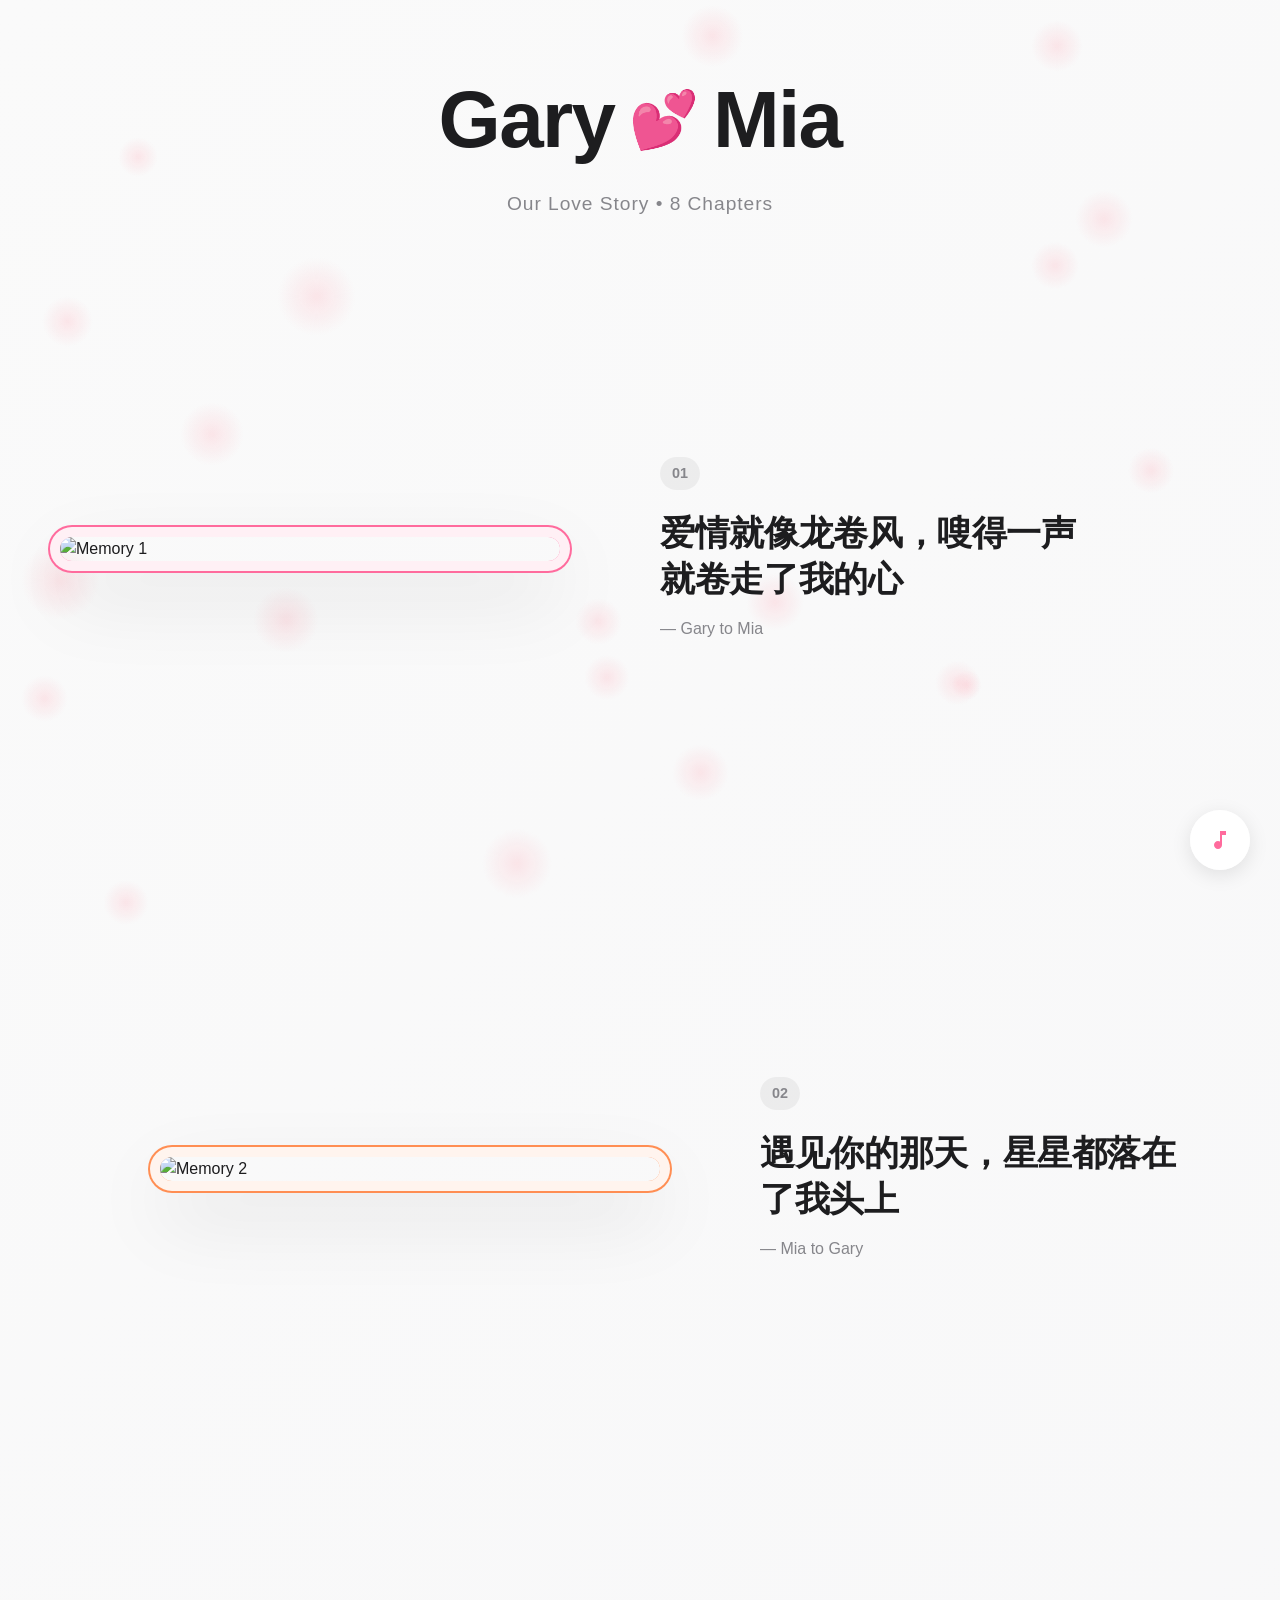
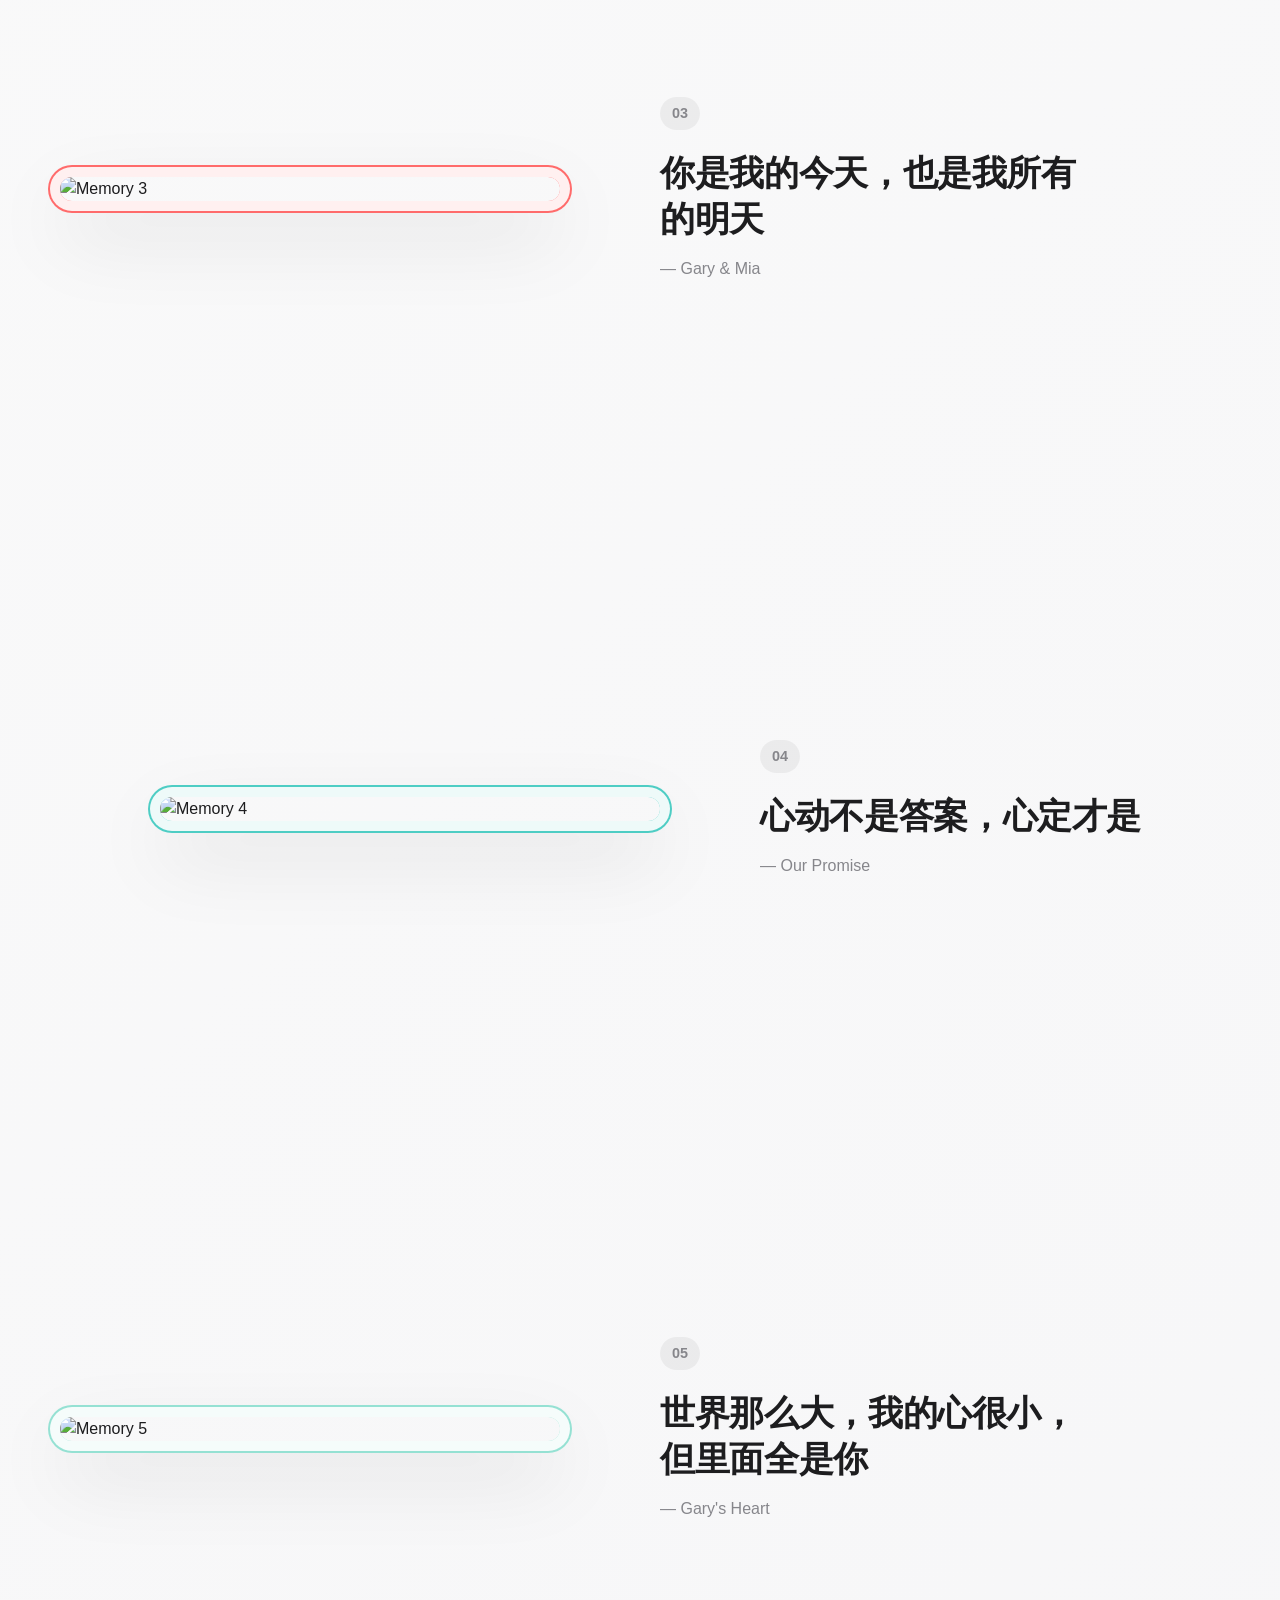
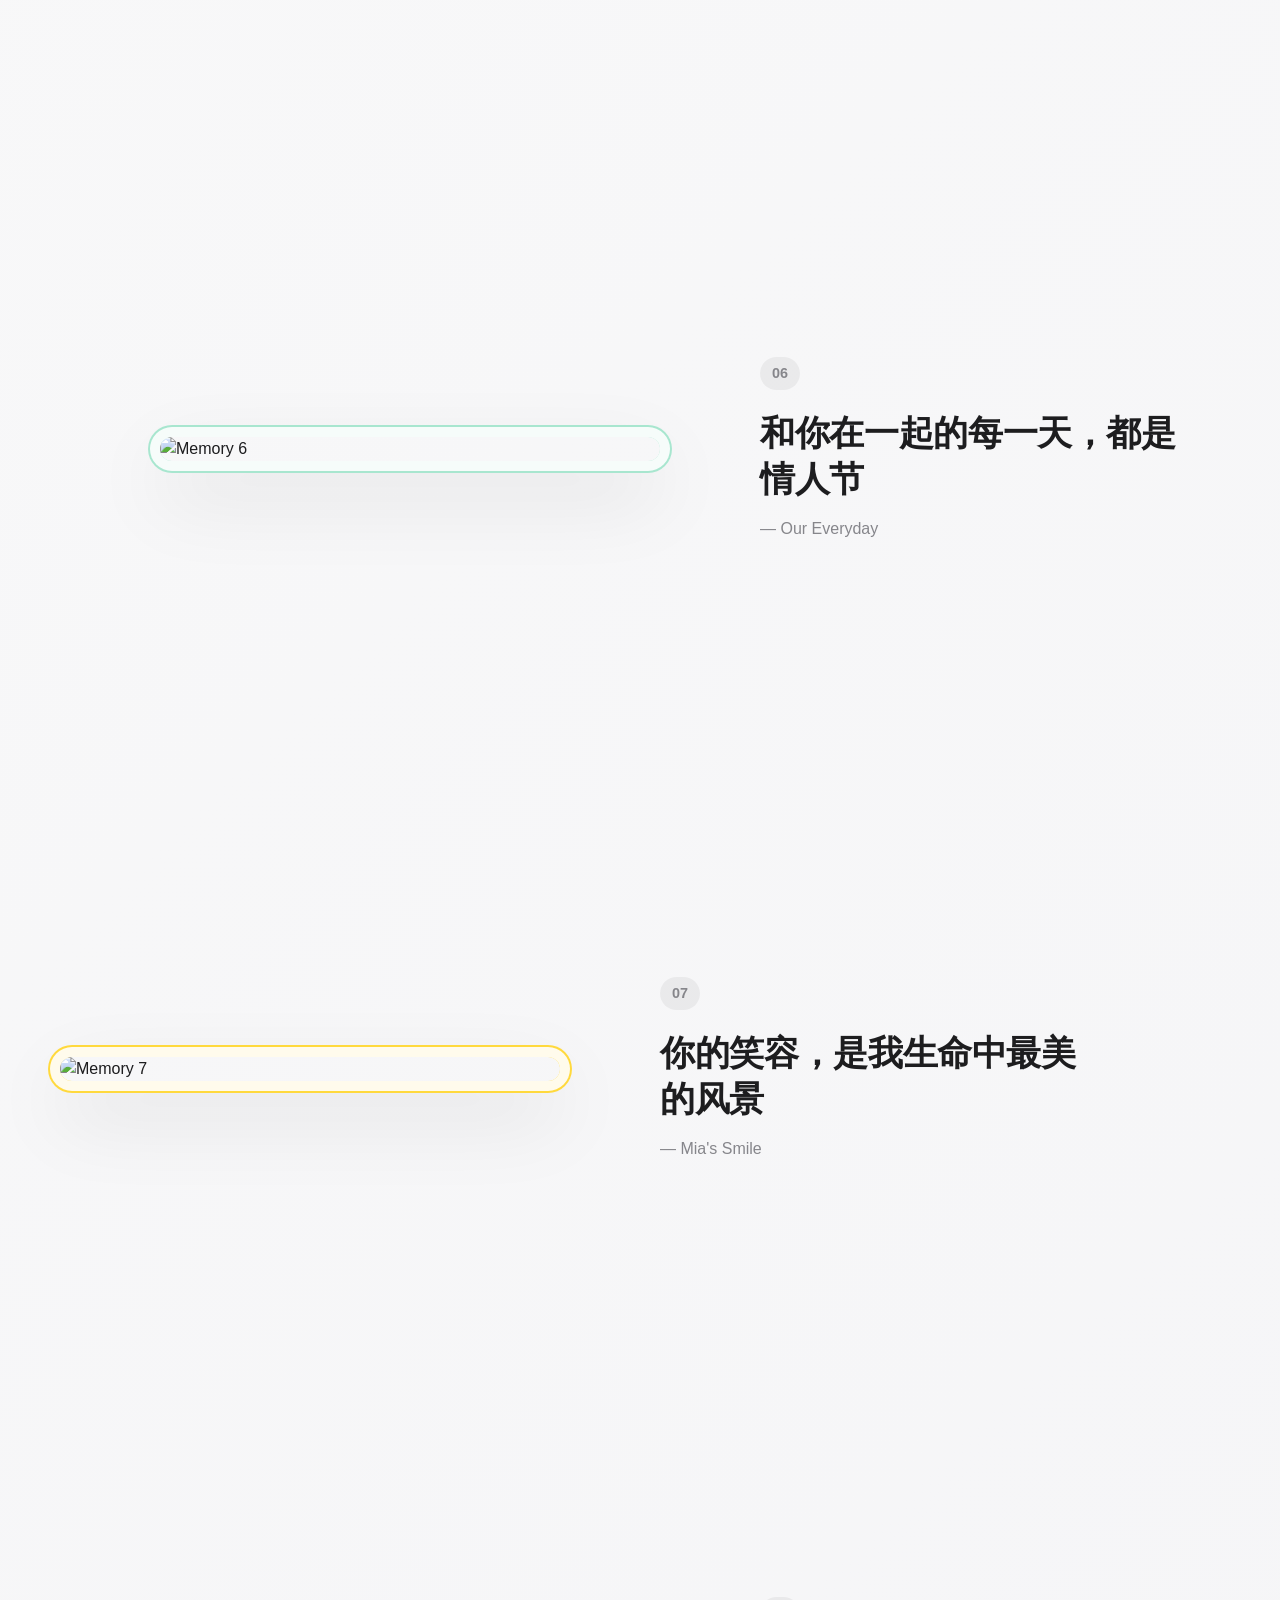
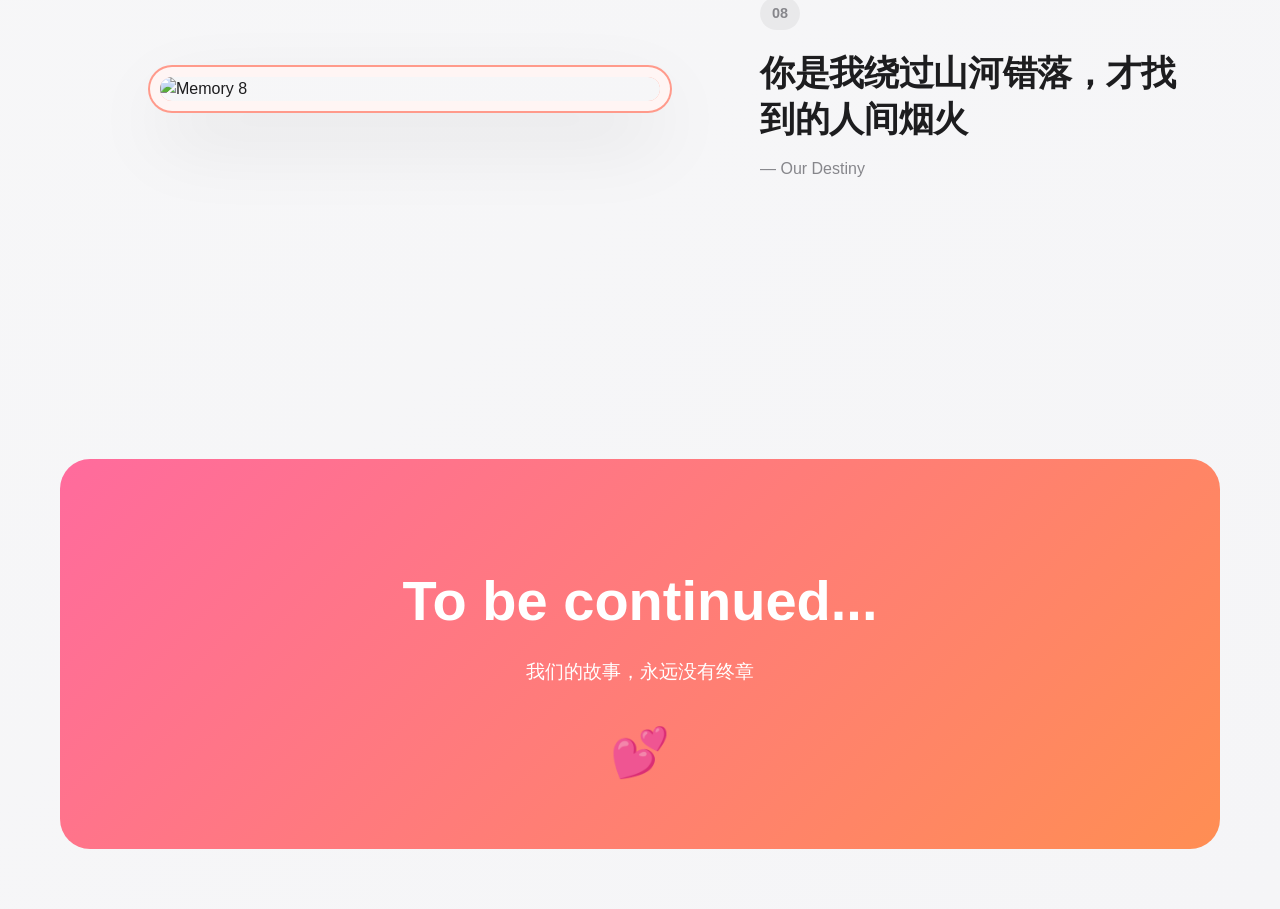
==== index.html @ b5e16f76 "Add files via upload" ====
<!DOCTYPE html>
<html lang="zh-CN">
<head>
    <meta charset="UTF-8">
    <meta name="viewport" content="width=device-width, initial-scale=1.0">
    <title>Gary & Mia - Love Story</title>
    <link rel="stylesheet" href="style.css">
</head>
<body>
    <!-- 粒子背景 -->
    <div id="particles"></div>

    <!-- 主容器 -->
    <div class="container">
        <!-- 标题 -->
        <header class="header">
            <h1 class="title">
                <span class="name gary">Gary</span>
                <span class="heart-icon">💕</span>
                <span class="name mia">Mia</span>
            </h1>
            <p class="subtitle">Our Love Story • 8 Chapters</p>
        </header>

        <!-- 照片章节 - 左右交替 -->
        <section class="chapter">
            <div class="photo-frame color-1">
                <img src="images/photo1.jpg" alt="Memory 1">
            </div>
            <div class="content">
                <span class="chapter-number">01</span>
                <h2 class="love-quote">爱情就像龙卷风，嗖得一声就卷走了我的心</h2>
                <p class="author">— Gary to Mia</p>
            </div>
        </section>

        <section class="chapter reverse">
            <div class="content">
                <span class="chapter-number">02</span>
                <h2 class="love-quote">遇见你的那天，星星都落在了我头上</h2>
                <p class="author">— Mia to Gary</p>
            </div>
            <div class="photo-frame color-2">
                <img src="images/photo2.jpg" alt="Memory 2">
            </div>
        </section>

        <section class="chapter">
            <div class="photo-frame color-3">
                <img src="images/photo3.jpg" alt="Memory 3">
            </div>
            <div class="content">
                <span class="chapter-number">03</span>
                <h2 class="love-quote">你是我的今天，也是我所有的明天</h2>
                <p class="author">— Gary & Mia</p>
            </div>
        </section>

        <section class="chapter reverse">
            <div class="content">
                <span class="chapter-number">04</span>
                <h2 class="love-quote">心动不是答案，心定才是</h2>
                <p class="author">— Our Promise</p>
            </div>
            <div class="photo-frame color-4">
                <img src="images/photo4.jpg" alt="Memory 4">
            </div>
        </section>

        <section class="chapter">
            <div class="photo-frame color-5">
                <img src="images/photo5.jpg" alt="Memory 5">
            </div>
            <div class="content">
                <span class="chapter-number">05</span>
                <h2 class="love-quote">世界那么大，我的心很小，但里面全是你</h2>
                <p class="author">— Gary's Heart</p>
            </div>
        </section>

        <section class="chapter reverse">
            <div class="content">
                <span class="chapter-number">06</span>
                <h2 class="love-quote">和你在一起的每一天，都是情人节</h2>
                <p class="author">— Our Everyday</p>
            </div>
            <div class="photo-frame color-6">
                <img src="images/photo6.jpg" alt="Memory 6">
            </div>
        </section>

        <section class="chapter">
            <div class="photo-frame color-7">
                <img src="images/photo7.jpg" alt="Memory 7">
            </div>
            <div class="content">
                <span class="chapter-number">07</span>
                <h2 class="love-quote">你的笑容，是我生命中最美的风景</h2>
                <p class="author">— Mia's Smile</p>
            </div>
        </section>

        <section class="chapter reverse">
            <div class="content">
                <span class="chapter-number">08</span>
                <h2 class="love-quote">你是我绕过山河错落，才找到的人间烟火</h2>
                <p class="author">— Our Destiny</p>
            </div>
            <div class="photo-frame color-8">
                <img src="images/photo8.jpg" alt="Memory 8">
            </div>
        </section>

        <!-- 终章 -->
        <footer class="outro">
            <h2>To be continued...</h2>
            <p>我们的故事，永远没有终章</p>
            <span class="final-heart">💕</span>
        </footer>
    </div>

    <!-- 音乐播放器 -->
    <div class="music-player">
        <button class="music-toggle" id="musicToggle">
            <svg class="icon" viewBox="0 0 24 24" fill="currentColor">
                <path d="M12 3v10.55c-.59-.34-1.27-.55-2-.55-2.21 0-4 1.79-4 4s1.79 4 4 4 4-1.79 4-4V7h4V3h-6z"/>
            </svg>
        </button>
        <audio id="bgMusic" loop>
            <source src="https://github.com/GarySYJjie/GarySYJjie.github.io/raw/refs/heads/main/perfect.mp3" type="audio/mpeg">
        </audio>
    </div>

    <script src="script.js"></script>
</body>
</html>
---- style.css ----
/* 重置和基础样式 */
* {
    margin: 0;
    padding: 0;
    box-sizing: border-box;
}

html {
    scroll-behavior: smooth;
}

body {
    font-family: -apple-system, BlinkMacSystemFont, 'SF Pro Display', 'SF Pro Text', 'Helvetica Neue', Helvetica, Arial, sans-serif;
    background: linear-gradient(135deg, #fafafa 0%, #f5f5f7 100%);
    color: #1d1d1f;
    line-height: 1.5;
    overflow-x: hidden;
}

/* 粒子背景 */
#particles {
    position: fixed;
    top: 0;
    left: 0;
    width: 100%;
    height: 100%;
    z-index: -1;
}

.particle {
    position: absolute;
    border-radius: 50%;
    background: radial-gradient(circle, rgba(255,182,193,0.3) 0%, transparent 70%);
    animation: float 12s infinite ease-in-out;
}

@keyframes float {
    0%, 100% { transform: translateY(0) translateX(0); opacity: 0; }
    10% { opacity: 0.4; }
    90% { opacity: 0.4; }
    50% { transform: translateY(-120px) translateX(80px); }
}

/* 主容器 */
.container {
    max-width: 1200px;
    margin: 0 auto;
    padding: 60px 20px;
}

/* 标题 - Apple风格 */
.header {
    text-align: center;
    margin-bottom: 80px;
    animation: fadeIn 1s ease-out;
}

.title {
    font-size: clamp(2.5rem, 8vw, 5rem);
    font-weight: 700;
    letter-spacing: -0.02em;
    margin-bottom: 10px;
    display: flex;
    align-items: center;
    justify-content: center;
    gap: 15px;
    flex-wrap: wrap;
}

.heart-icon {
    font-size: 0.7em;
    animation: heartbeat 2s infinite;
}

.subtitle {
    font-size: 1.2rem;
    color: #86868b;
    font-weight: 400;
    letter-spacing: 0.05em;
}

/* 章节布局 - Apple产品页风格 */
.chapter {
    display: flex;
    align-items: center;
    gap: 60px;
    margin-bottom: 120px;
    min-height: 500px;
}

.chapter.reverse {
    flex-direction: row-reverse;
}

/* 照片框架 - 不同颜色的艺术框 */
.photo-frame {
    flex: 1;
    max-width: 500px;
    border-radius: 24px;
    overflow: hidden;
    position: relative;
    flex-shrink: 0;
    /* 画框效果 */
    box-shadow: 
        0 0 0 10px rgba(255,255,255,0.9),
        0 0 0 12px var(--frame-color),
        0 30px 80px rgba(0,0,0,0.15);
    transition: all 0.6s cubic-bezier(0.25, 0.46, 0.45, 0.94);
}

.photo-frame:hover {
    transform: scale(1.02);
    box-shadow: 
        0 0 0 12px rgba(255,255,255,0.9),
        0 0 0 14px var(--frame-color),
        0 40px 100px rgba(0,0,0,0.2);
}

/* 8种不同颜色的画框 */
.color-1 { --frame-color: #ff6b9d; }
.color-2 { --frame-color: #ff8e53; }
.color-3 { --frame-color: #ff6b6b; }
.color-4 { --frame-color: #4ecdc4; }
.color-5 { --frame-color: #95e1d3; }
.color-6 { --frame-color: #a8e6cf; }
.color-7 { --frame-color: #ffd93d; }
.color-8 { --frame-color: #ff9a8b; }

.photo-frame img {
    width: 100%;
    height: 100%;
    object-fit: cover;
    display: block;
}

/* 内容区域 */
.content {
    flex: 1;
    padding: 0 40px;
    max-width: 500px;
}

.chapter-number {
    display: inline-block;
    font-size: 0.9rem;
    font-weight: 600;
    color: #86868b;
    margin-bottom: 20px;
    padding: 6px 12px;
    background: rgba(0,0,0,0.05);
    border-radius: 20px;
}

.love-quote {
    font-size: clamp(1.5rem, 3vw, 2.2rem);
    font-weight: 600;
    line-height: 1.3;
    color: #1d1d1f;
    margin-bottom: 15px;
    letter-spacing: -0.01em;
}

.author {
    font-size: 1rem;
    color: #86868b;
    font-weight: 500;
}

/* 终章 */
.outro {
    text-align: center;
    padding: 100px 0 60px;
    background: linear-gradient(135deg, #ff6b9d 0%, #ff8e53 100%);
    border-radius: 30px;
    color: white;
    margin-top: 80px;
}

.outro h2 {
    font-size: clamp(2rem, 5vw, 3.5rem);
    font-weight: 700;
    margin-bottom: 15px;
}

.outro p {
    font-size: 1.2rem;
    font-weight: 400;
    margin-bottom: 30px;
}

.final-heart {
    font-size: 3rem;
    animation: heartbeat 1.5s infinite;
}

/* 音乐播放器 */
.music-player {
    position: fixed;
    bottom: 30px;
    right: 30px;
    z-index: 1000;
}

.music-toggle {
    width: 60px;
    height: 60px;
    border-radius: 50%;
    border: none;
    background: rgba(255,255,255,0.9);
    backdrop-filter: blur(20px);
    box-shadow: 0 5px 20px rgba(0,0,0,0.1);
    cursor: pointer;
    display: flex;
    align-items: center;
    justify-content: center;
    transition: all 0.3s cubic-bezier(0.25, 0.46, 0.45, 0.94);
}

.music-toggle:hover {
    transform: scale(1.1);
}

.music-toggle.playing {
    animation: pulse 2s infinite;
}

.music-toggle svg {
    width: 24px;
    height: 24px;
    color: #ff6b9d;
}

/* 动画 */
@keyframes fadeIn {
    from { opacity: 0; transform: translateY(-20px); }
    to { opacity: 1; transform: translateY(0); }
}

@keyframes heartbeat {
    0%, 100% { transform: scale(1); }
    50% { transform: scale(1.05); }
}

@keyframes pulse {
    0% { box-shadow: 0 0 0 0 rgba(255,107,157,0.4); }
    70% { box-shadow: 0 0 0 20px rgba(255,107,157,0); }
    100% { box-shadow: 0 0 0 0 rgba(255,107,157,0); }
}

/* 响应式 */
@media (max-width: 768px) {
    .container {
        padding: 40px 15px;
    }
    
    .chapter {
        flex-direction: column !important;
        gap: 40px;
        margin-bottom: 80px;
    }
    
    .photo-frame {
        max-width: 100%;
    }
    
    .content {
        padding: 0;
        text-align: center;
    }
    
    .chapter-number {
        margin-bottom: 15px;
    }
}
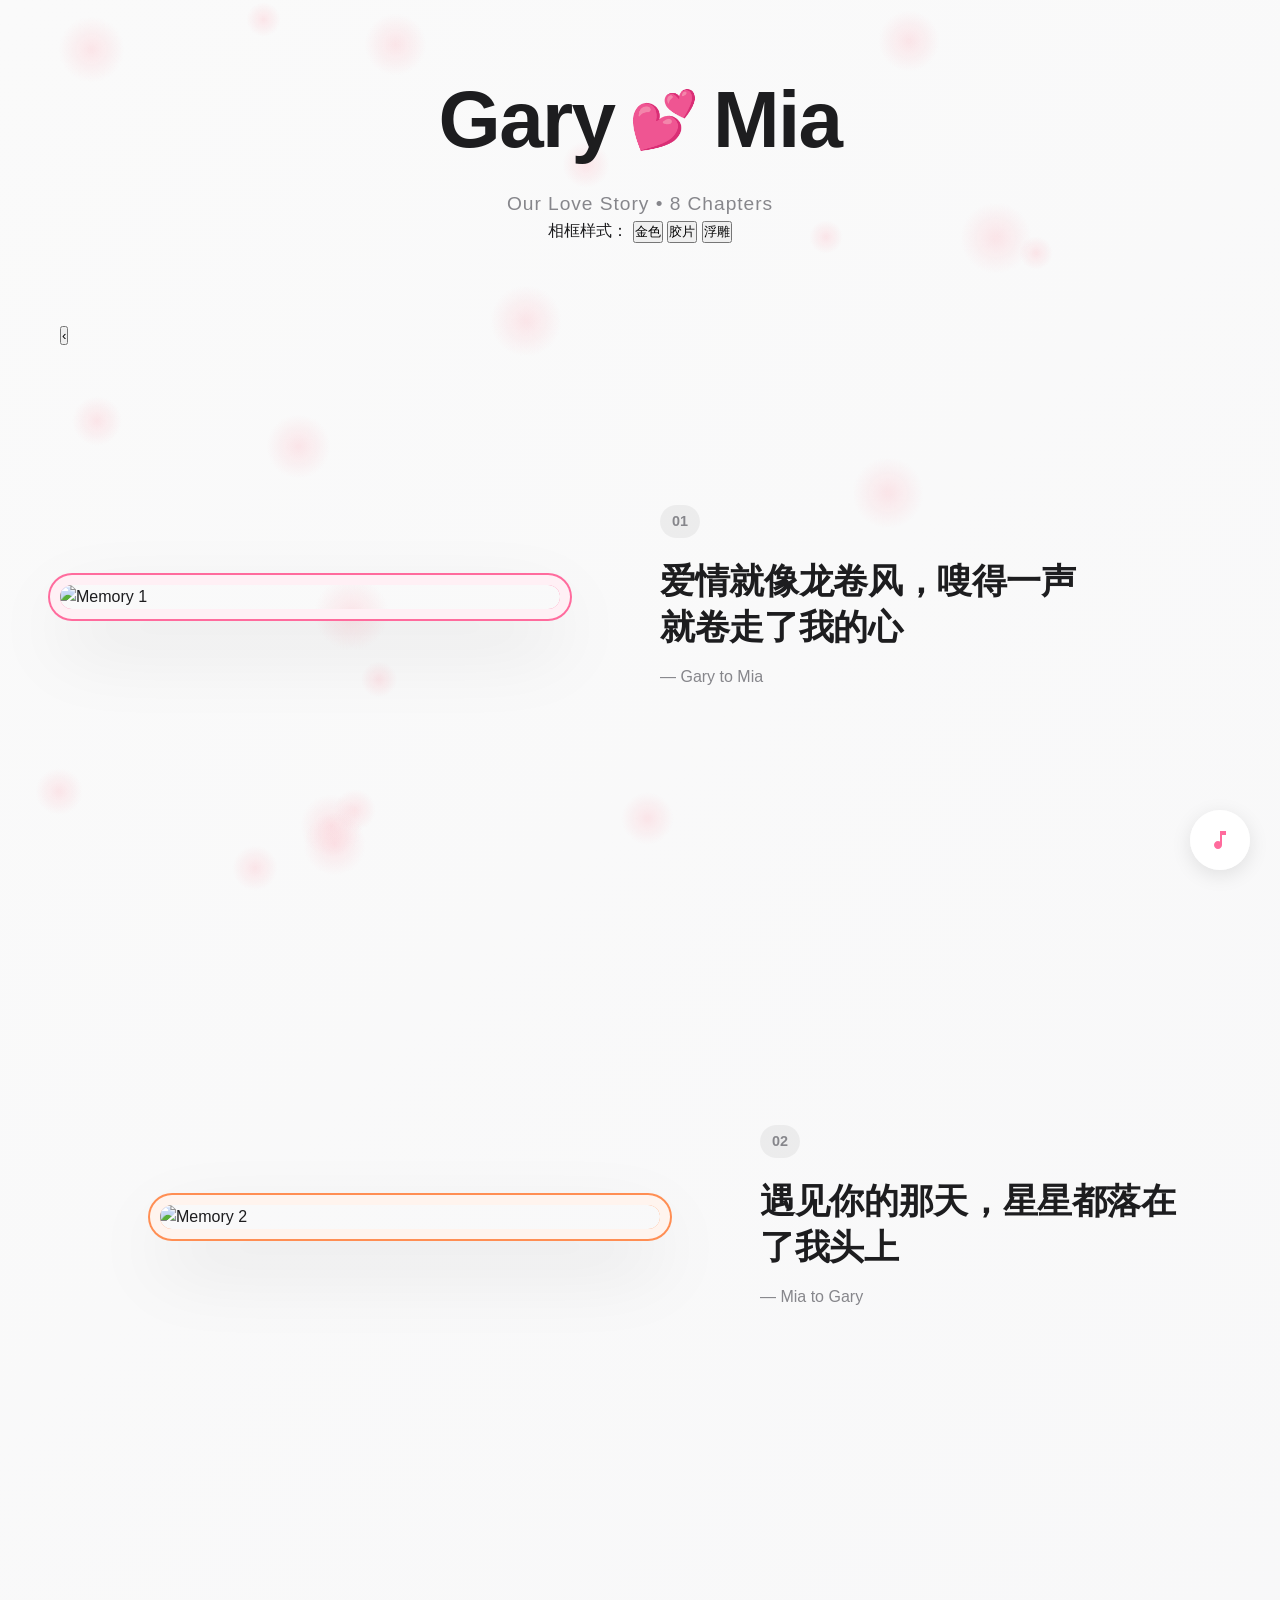
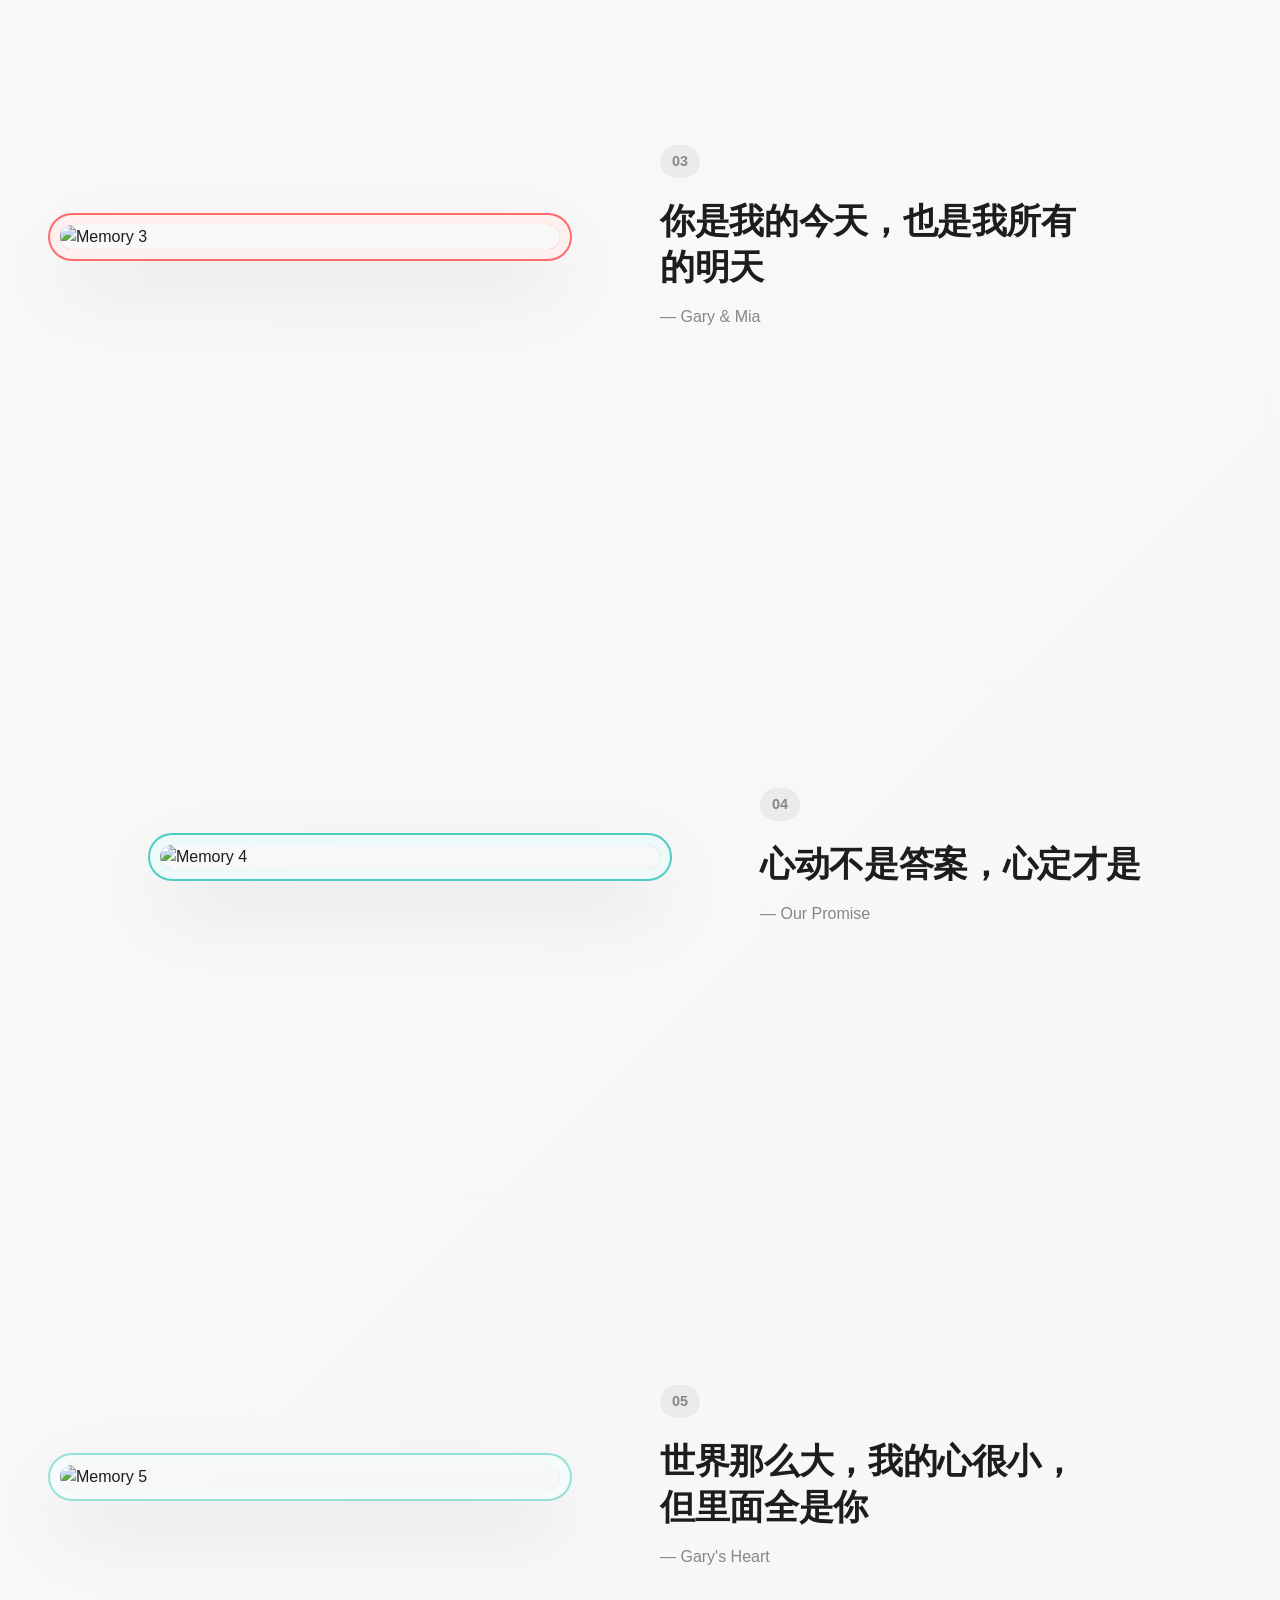
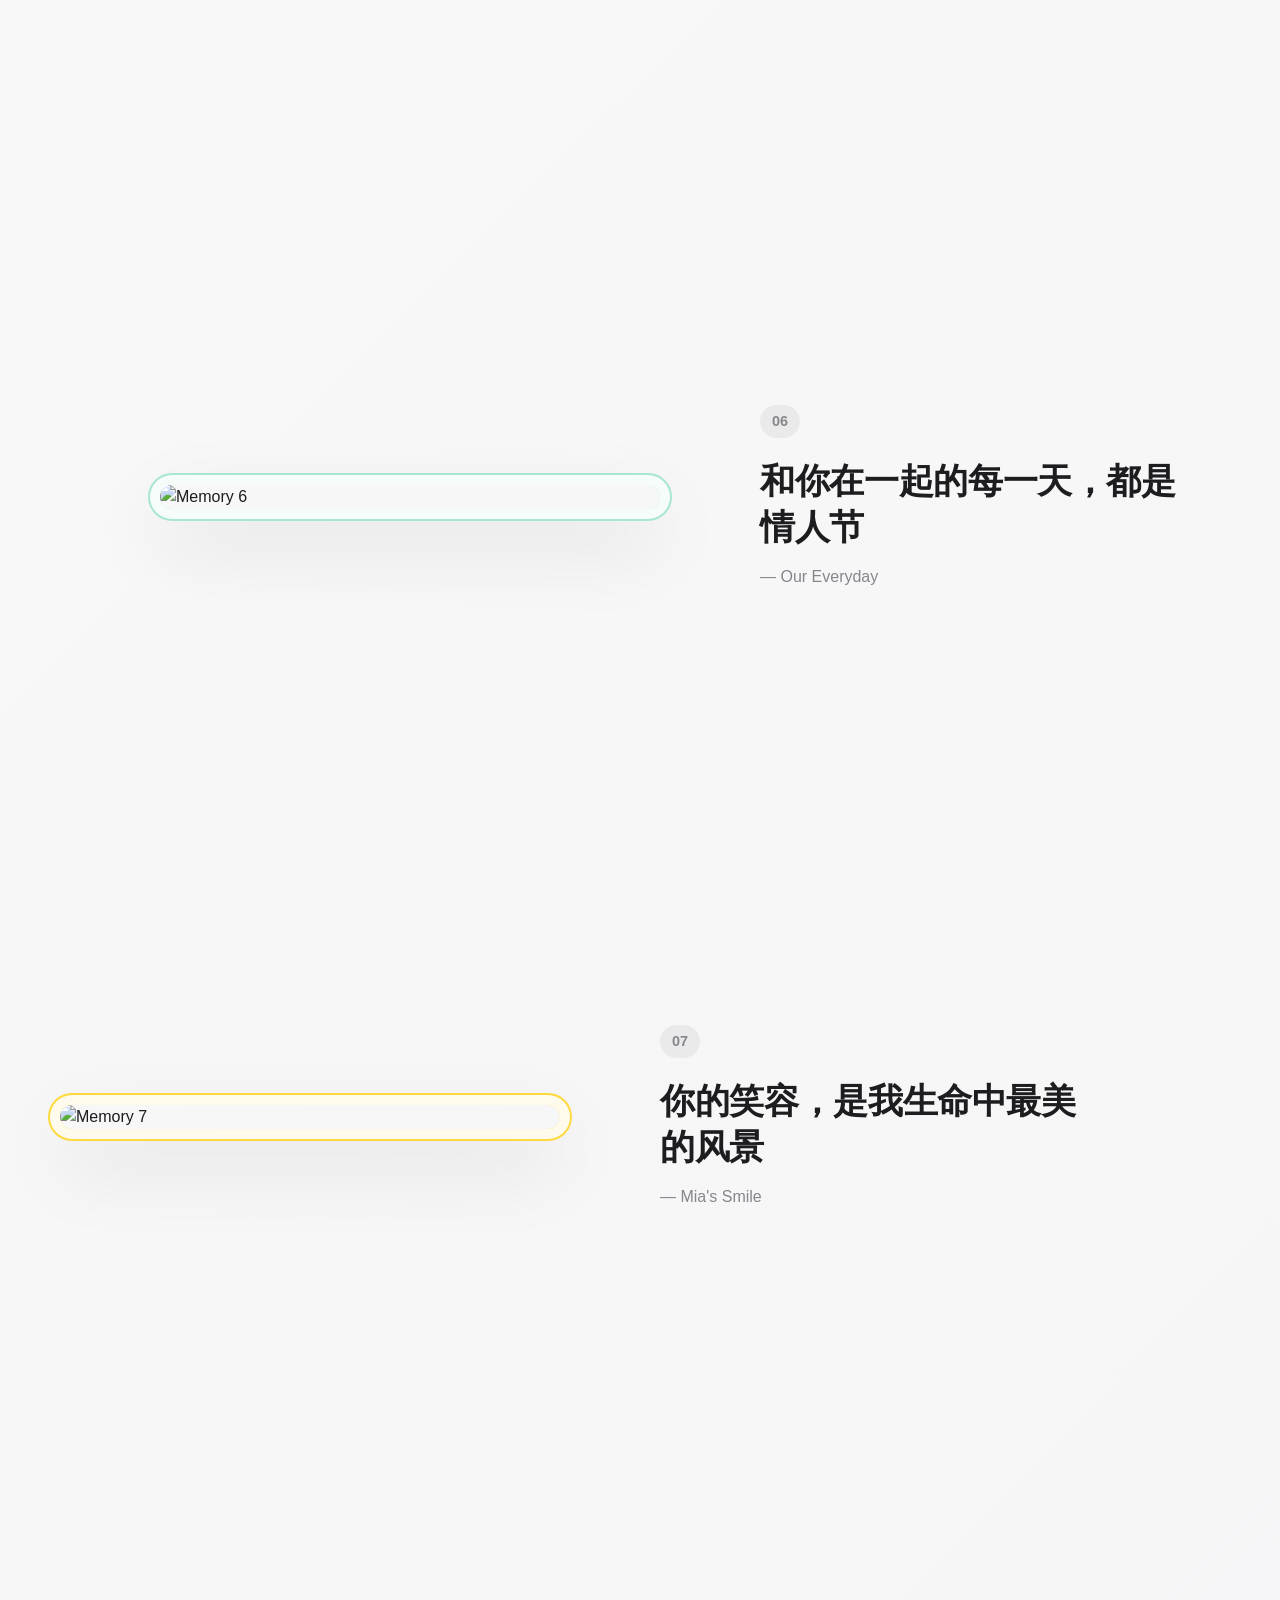
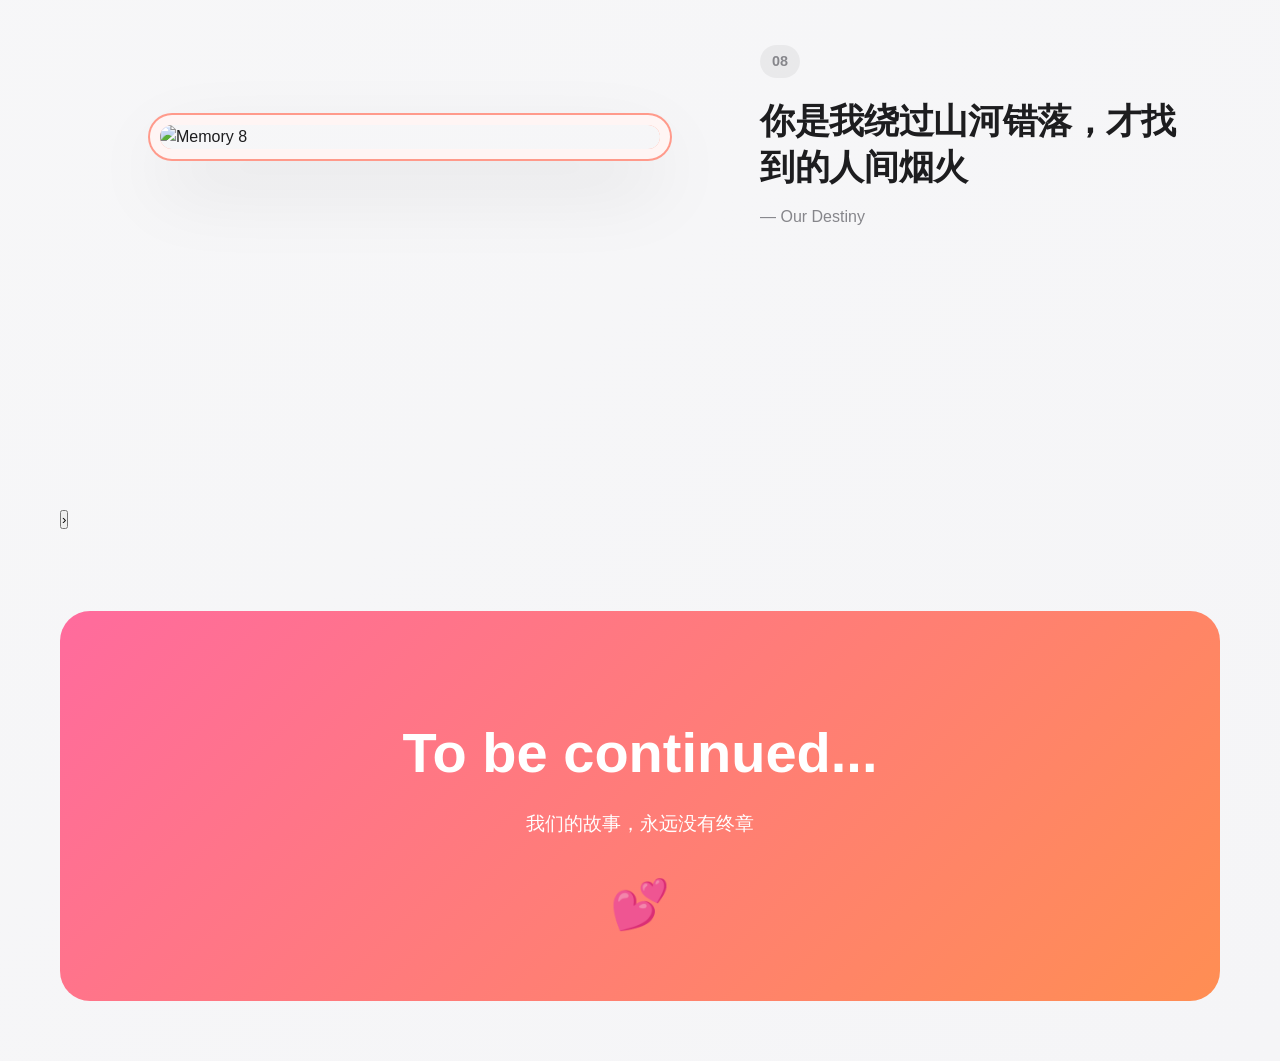
==== commit 55929442: "Enhance index.html with frame controls and carousel Added frame style selection and horizontal chapt" ====
--- a/index.html
+++ b/index.html
@@ -20,9 +20,18 @@
                 <span class="name mia">Mia</span>
             </h1>
             <p class="subtitle">Our Love Story • 8 Chapters</p>
+            <div class="frame-controls" aria-label="相框样式选择">
+                <span>相框样式：</span>
+                <button class="frame-btn active" data-style="gold">金色</button>
+                <button class="frame-btn" data-style="film">胶片</button>
+                <button class="frame-btn" data-style="matte">浮雕</button>
+            </div>
         </header>
 
-        <!-- 照片章节 - 左右交替 -->
+        <!-- 横向画廊：将章节作为卡片水平排列 -->
+        <div class="chapters-carousel">
+            <button class="carousel-btn prev" aria-label="上一章">‹</button>
+            <div class="chapters-track">
         <section class="chapter">
             <div class="photo-frame color-1">
                 <img src="images/photo1.jpg" alt="Memory 1">
@@ -110,6 +119,9 @@
                 <img src="images/photo8.jpg" alt="Memory 8">
             </div>
         </section>
+            </div>
+            <button class="carousel-btn next" aria-label="下一章">›</button>
+        </div>
 
         <!-- 终章 -->
         <footer class="outro">
@@ -133,4 +145,4 @@
 
     <script src="script.js"></script>
 </body>
-</html>+</html>
